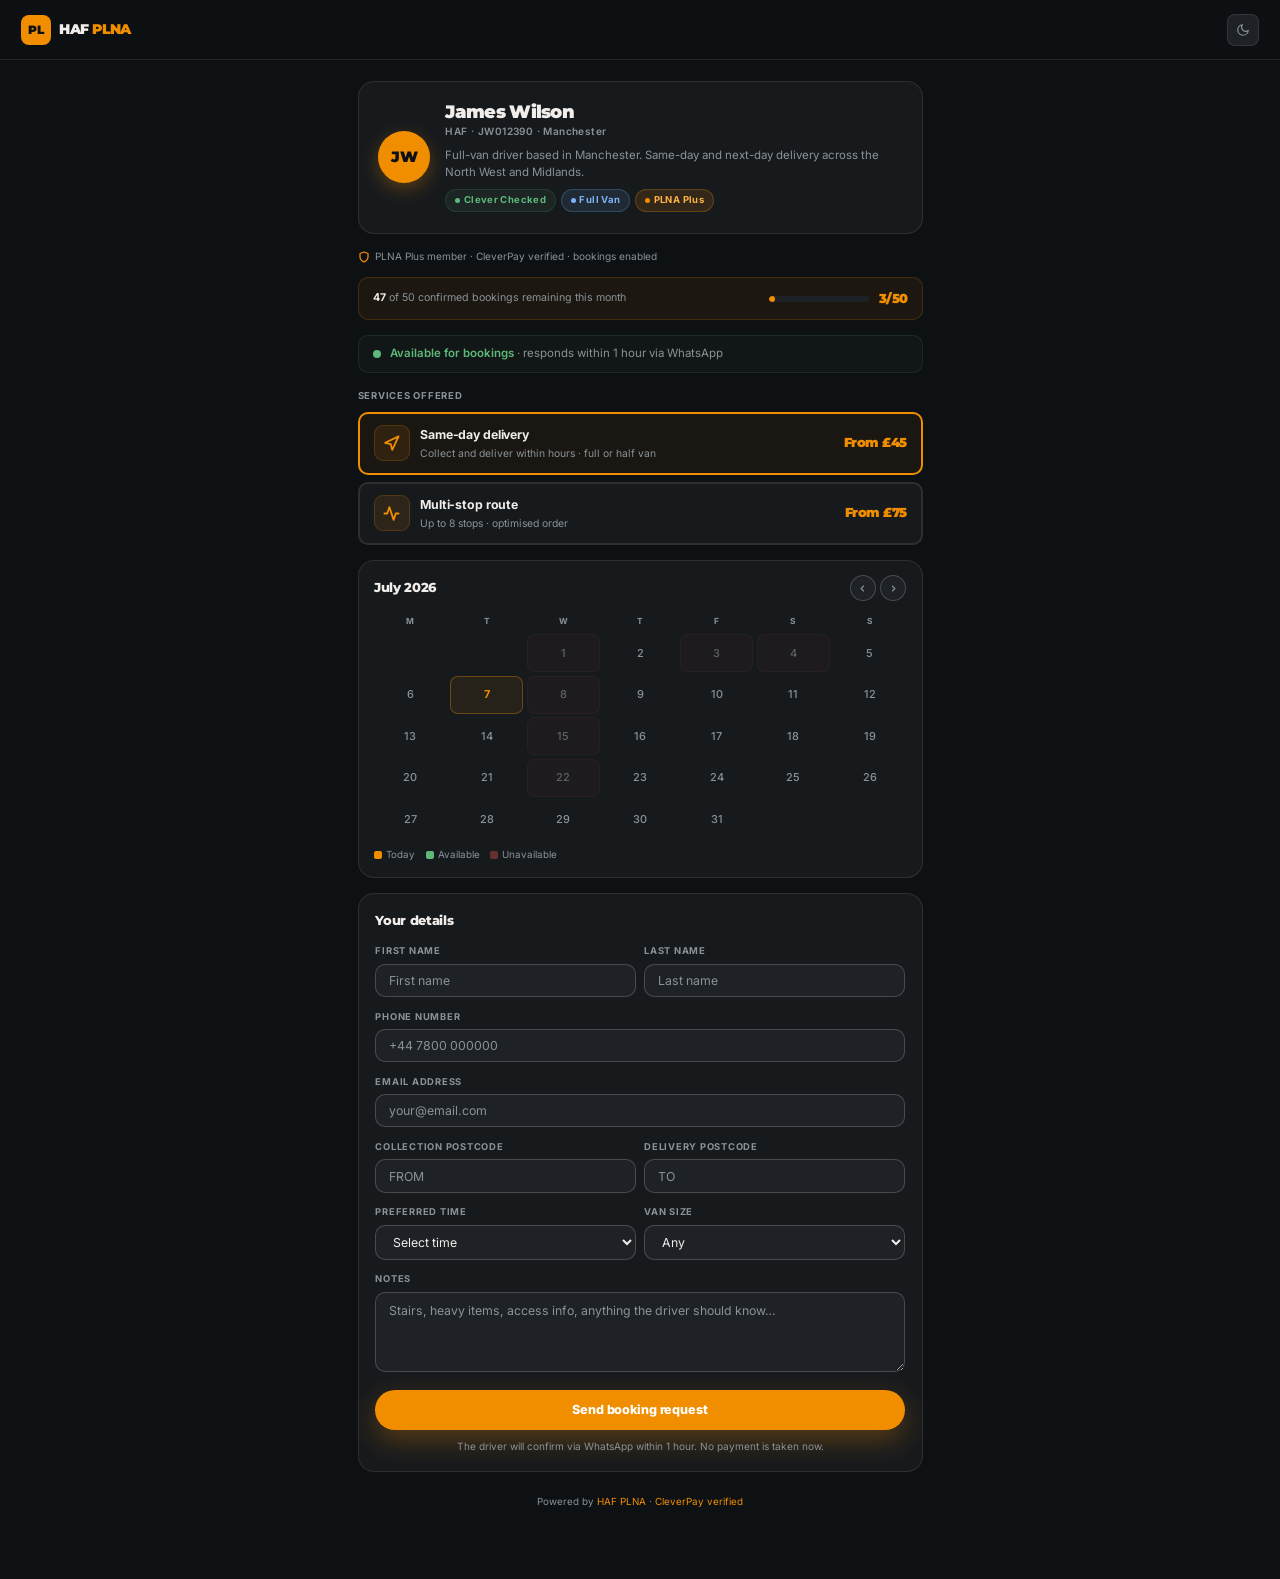
==== book.html @ 0bab11c3 "Deploy PLNA v5 — full dashboard with 4 tabs, tiered booking, services, calendar" ====
<!DOCTYPE html>
<html lang="en" data-theme="dark">
<head>
<meta charset="UTF-8">
<meta name="viewport" content="width=device-width, initial-scale=1.0">
<meta http-equiv="Cache-Control" content="no-cache, no-store, must-revalidate">
<meta http-equiv="Pragma" content="no-cache">
<meta http-equiv="Expires" content="0">
<title>Book a Driver — HAF PLNA</title>
<link rel="preconnect" href="https://fonts.googleapis.com">
<link rel="preconnect" href="https://fonts.gstatic.com" crossorigin>
<link href="https://fonts.googleapis.com/css2?family=Inter:wght@400;500;600;700&family=Montserrat:wght@700;800;900&display=swap" rel="stylesheet">
<style>
:root{--orange:#f18e00;--orange-2:#ffb347;--bg:#0e1113;--panel:#171a1d;--panel-2:#1e2226;--text:#f0edea;--muted:#8a9298;--line:rgba(240,237,234,.10);--line-strong:rgba(240,237,234,.20);--btn-shadow:0 10px 28px rgba(241,142,0,.30);--radius-sm:16px;--radius-xs:10px;--pill:999px;--font:"Inter","Avenir Next",Arial,sans-serif;--display:"Montserrat","Inter",Arial,sans-serif;}
[data-theme="light"]{--bg:#f4f2ef;--panel:#ffffff;--panel-2:#eceae6;--text:#1a1e22;--muted:#6b7580;--line:rgba(26,30,34,.10);--line-strong:rgba(26,30,34,.20);}
*,*::before,*::after{box-sizing:border-box;margin:0;padding:0}
html{font-size:14px;}
body{font-family:var(--font);background:var(--bg);color:var(--text);line-height:1.55;min-height:100vh;-webkit-font-smoothing:antialiased;-moz-osx-font-smoothing:grayscale;text-rendering:optimizeLegibility;font-feature-settings:"kern" 1,"liga" 1;}
a{color:var(--orange);text-decoration:none;}
input,select,textarea,button{font-family:inherit;font-size:inherit;color:inherit;border:none;outline:none;background:none;cursor:pointer;}

/* ── TOPBAR ── */
.topbar{display:flex;align-items:center;justify-content:space-between;padding:0 1.5rem;height:60px;background:rgba(14,17,19,.88);backdrop-filter:blur(16px);border-bottom:1px solid var(--line);position:sticky;top:0;z-index:10;}
[data-theme="light"] .topbar{background:rgba(244,242,239,.90);}
.topbar-logo{display:flex;align-items:center;gap:.6rem;}
.topbar-logo-mark{width:30px;height:30px;background:var(--orange);border-radius:8px;display:flex;align-items:center;justify-content:center;font-family:var(--display);font-weight:900;font-size:.88rem;color:#0e1113;letter-spacing:-.04em;}
.topbar-logo-text{font-family:var(--display);font-weight:900;font-size:1rem;letter-spacing:-.04em;}
.topbar-logo-text span{color:var(--orange);}
.icon-btn{width:32px;height:32px;border-radius:8px;background:var(--panel-2);border:1px solid var(--line);display:flex;align-items:center;justify-content:center;color:var(--muted);transition:color .14s;}
.icon-btn:hover{color:var(--text);}

.page{max-width:600px;margin:0 auto;padding:1.5rem 1.25rem 5rem;}

/* ── DRIVER HERO ── */
.driver-hero{background:var(--panel);border:1px solid var(--line);border-radius:var(--radius-sm);padding:1.5rem 1.4rem;margin-bottom:1.1rem;display:flex;align-items:center;gap:1.1rem;}
.driver-avatar{width:52px;height:52px;border-radius:50%;background:var(--orange);color:#0e1113;font-family:var(--display);font-weight:900;font-size:1.1rem;display:flex;align-items:center;justify-content:center;flex-shrink:0;letter-spacing:-.04em;box-shadow:0 6px 18px rgba(241,142,0,.30);}
.driver-name{font-family:var(--display);font-size:1.25rem;font-weight:900;letter-spacing:-.04em;color:var(--text);line-height:1;}
.driver-username{font-size:.72rem;font-weight:600;color:var(--muted);letter-spacing:.04em;margin-top:.25rem;}
.driver-bio{font-size:.82rem;color:var(--muted);margin-top:.5rem;line-height:1.5;}
.driver-badges{display:flex;gap:.4rem;flex-wrap:wrap;margin-top:.6rem;}
.chip{display:inline-flex;align-items:center;gap:.28rem;padding:.2rem .6rem;border-radius:var(--pill);font-size:.68rem;font-weight:700;letter-spacing:.04em;}
.chip::before{content:'';width:5px;height:5px;border-radius:50%;flex-shrink:0;}
.chip-ok{background:rgba(62,117,80,.13);color:#5db87a;border:1px solid rgba(62,117,80,.28);}
.chip-ok::before{background:#5db87a;}
.chip-info{background:rgba(91,155,213,.13);color:#7db3f5;border:1px solid rgba(91,155,213,.28);}
.chip-info::before{background:#7db3f5;}
.chip-orange{background:rgba(241,142,0,.12);color:var(--orange-2);border:1px solid rgba(241,142,0,.25);}
.chip-orange::before{background:var(--orange);}

/* ── PLAN BADGE ── */
.plan-badge-row{display:flex;align-items:center;gap:.4rem;margin-bottom:.9rem;font-size:.72rem;color:var(--muted);}
.plan-badge-row svg{flex-shrink:0;}

/* ── BOOKING COUNTER (Free only) ── */
.booking-counter{background:rgba(241,142,0,.06);border:1px solid rgba(241,142,0,.18);border-radius:var(--radius-xs);padding:.75rem 1rem;margin-bottom:1.1rem;display:flex;align-items:center;justify-content:space-between;gap:.75rem;flex-wrap:wrap;}
.counter-label{font-size:.76rem;color:var(--muted);}
.counter-label strong{color:var(--text);}
.counter-bar-wrap{display:flex;align-items:center;gap:.65rem;}
.counter-bar{width:100px;height:6px;border-radius:var(--pill);background:var(--panel-2);overflow:hidden;}
.counter-fill{height:100%;border-radius:var(--pill);background:var(--orange);transition:width .3s;}
.counter-num{font-family:var(--display);font-size:.9rem;font-weight:900;color:var(--orange);letter-spacing:-.04em;}

/* ── AVAIL STRIP ── */
.avail-strip{background:rgba(62,117,80,.07);border:1px solid rgba(62,117,80,.22);border-radius:var(--radius-xs);padding:.65rem 1rem;margin-bottom:1.1rem;display:flex;align-items:center;gap:.7rem;}
.avail-dot{width:8px;height:8px;border-radius:50%;background:#5db87a;animation:pulse-dot 1.6s ease infinite;flex-shrink:0;}
@keyframes pulse-dot{0%,100%{opacity:1}50%{opacity:.4}}
.avail-text{font-size:.82rem;font-weight:600;color:#5db87a;}
.avail-text span{color:var(--muted);font-weight:400;}

/* ── ANALYTICS (Pro only) ── */
.analytics-strip{display:grid;grid-template-columns:repeat(3,1fr);gap:.55rem;margin-bottom:1.1rem;}
.analytics-card{background:var(--panel);border:1px solid var(--line);border-radius:var(--radius-xs);padding:.75rem .85rem;text-align:center;}
.analytics-val{font-family:var(--display);font-size:1.25rem;font-weight:900;color:var(--orange);letter-spacing:-.04em;line-height:1;}
.analytics-label{font-size:.62rem;font-weight:700;letter-spacing:.06em;text-transform:uppercase;color:var(--muted);margin-top:.28rem;}

/* ── SERVICES ── */
.section-label{font-size:.68rem;font-weight:700;letter-spacing:.08em;text-transform:uppercase;color:var(--muted);margin-bottom:.6rem;}
.service-cards{display:flex;flex-direction:column;gap:.5rem;margin-bottom:1.1rem;}
.service-card{background:var(--panel);border:2px solid var(--line);border-radius:var(--radius-xs);padding:.82rem 1rem;display:flex;align-items:center;gap:.75rem;cursor:pointer;transition:border-color .14s,background .14s;}
.service-card:hover{background:var(--panel-2);border-color:rgba(241,142,0,.25);}
.service-card.selected{border-color:var(--orange);background:rgba(241,142,0,.05);}
.service-icon{width:36px;height:36px;border-radius:9px;background:rgba(241,142,0,.10);border:1px solid rgba(241,142,0,.20);display:flex;align-items:center;justify-content:center;color:var(--orange);flex-shrink:0;}
.service-name{font-size:.88rem;font-weight:700;color:var(--text);letter-spacing:-.01em;}
.service-desc{font-size:.74rem;color:var(--muted);margin-top:.06rem;}
.service-price{margin-left:auto;font-family:var(--display);font-size:.92rem;font-weight:900;color:var(--orange);letter-spacing:-.04em;flex-shrink:0;}

/* ── CALENDAR (Plus / Pro) ── */
.cal-section{background:var(--panel);border:1px solid var(--line);border-radius:var(--radius-sm);padding:1rem 1.1rem;margin-bottom:1.1rem;}
.cal-head{display:flex;align-items:center;justify-content:space-between;margin-bottom:.8rem;}
.cal-title{font-family:var(--display);font-size:.9rem;font-weight:800;letter-spacing:-.025em;color:var(--text);}
.cal-nav{display:flex;gap:.3rem;}
.cal-nav-btn{width:26px;height:26px;border-radius:50%;background:var(--panel-2);border:1px solid var(--line-strong);display:flex;align-items:center;justify-content:center;color:var(--muted);transition:color .14s;}
.cal-nav-btn:hover{color:var(--text);}
.cal-grid{display:grid;grid-template-columns:repeat(7,1fr);gap:.25rem;}
.cal-dname{text-align:center;font-size:.6rem;font-weight:700;letter-spacing:.05em;text-transform:uppercase;color:var(--muted);padding:.2rem 0;}
.cal-cell{height:38px;display:flex;align-items:center;justify-content:center;border-radius:8px;font-size:.78rem;font-weight:500;color:var(--muted);cursor:pointer;border:1px solid transparent;transition:all .12s;}
.cal-cell:hover{background:var(--panel-2);color:var(--text);}
.cal-cell.today{color:var(--orange);border-color:rgba(241,142,0,.35);background:rgba(241,142,0,.07);font-weight:700;}
.cal-cell.unavail{color:var(--muted);background:rgba(180,72,63,.07);border-color:rgba(180,72,63,.15);cursor:not-allowed;opacity:.6;}
.cal-cell.unavail:hover{background:rgba(180,72,63,.07);color:var(--muted);}
.cal-cell.selected{background:var(--orange);color:#fff !important;border-color:var(--orange);}
.cal-cell.empty{pointer-events:none;}
.cal-key{display:flex;gap:.75rem;margin-top:.65rem;font-size:.7rem;color:var(--muted);}
.cal-key-item{display:flex;align-items:center;gap:.3rem;}
.cal-key-dot{width:8px;height:8px;border-radius:2px;flex-shrink:0;}

/* ── UPGRADE NUDGE ── */
.upgrade-nudge{background:rgba(241,142,0,.06);border:1px solid rgba(241,142,0,.18);border-radius:var(--radius-xs);padding:.8rem 1rem;margin-bottom:1.1rem;display:flex;align-items:center;gap:.75rem;}
.upgrade-nudge-icon{width:32px;height:32px;border-radius:8px;background:rgba(241,142,0,.12);border:1px solid rgba(241,142,0,.22);display:flex;align-items:center;justify-content:center;color:var(--orange);flex-shrink:0;}
.upgrade-nudge-text{flex:1;font-size:.78rem;color:var(--muted);line-height:1.5;}
.upgrade-nudge-text strong{color:var(--text);}
.btn-nudge{display:inline-flex;align-items:center;gap:.35rem;padding:.38rem .85rem;border-radius:var(--pill);font-size:.76rem;font-weight:700;background:var(--orange);color:#fff;box-shadow:var(--btn-shadow);transition:opacity .15s;white-space:nowrap;flex-shrink:0;}
.btn-nudge:hover{opacity:.88;}

/* ── FORM ── */
.booking-form{background:var(--panel);border:1px solid var(--line);border-radius:var(--radius-sm);padding:1.2rem;margin-bottom:1.1rem;}
.booking-form-title{font-family:var(--display);font-size:.9rem;font-weight:800;letter-spacing:-.025em;color:var(--text);margin-bottom:1rem;}
.form-group{margin-bottom:.9rem;}
.form-label{font-size:.67rem;font-weight:700;letter-spacing:.08em;text-transform:uppercase;color:var(--muted);margin-bottom:.35rem;display:block;}
.form-input,.form-select,.form-textarea{width:100%;background:var(--panel-2);border:1px solid var(--line-strong);border-radius:var(--radius-xs);padding:.58rem .9rem;font-size:.88rem;color:var(--text);transition:border-color .15s,box-shadow .15s;}
.form-input::placeholder,.form-textarea::placeholder{color:var(--muted);font-weight:400;}
.form-input:focus,.form-select:focus,.form-textarea:focus{border-color:rgba(241,142,0,.55);box-shadow:0 0 0 3px rgba(241,142,0,.10);outline:none;}
.form-textarea{resize:vertical;min-height:80px;line-height:1.55;}
.form-row{display:grid;grid-template-columns:1fr 1fr;gap:.6rem;}
option{background:var(--panel);}

/* ── SUBMIT ── */
.btn-submit{width:100%;padding:.88rem 1rem;border-radius:var(--pill);font-size:.9rem;font-weight:800;letter-spacing:-.01em;background:var(--orange);color:#fff;box-shadow:var(--btn-shadow);transition:opacity .15s,transform .1s;}
.btn-submit:hover{opacity:.88;}
.btn-submit:active{transform:scale(.97);}
.submit-note{font-size:.72rem;color:var(--muted);text-align:center;margin-top:.65rem;line-height:1.5;}

/* ── SUCCESS ── */
.success-screen{text-align:center;padding:2.5rem 1rem;}
.success-icon{width:60px;height:60px;border-radius:50%;background:rgba(62,117,80,.15);border:2px solid rgba(62,117,80,.35);display:flex;align-items:center;justify-content:center;margin:0 auto 1.2rem;color:#5db87a;}
.success-title{font-family:var(--display);font-size:1.35rem;font-weight:900;letter-spacing:-.04em;color:var(--text);margin-bottom:.45rem;}
.success-sub{font-size:.86rem;color:var(--muted);line-height:1.6;max-width:340px;margin:0 auto 1.25rem;}
.success-ref{display:inline-block;background:var(--panel-2);border:1px solid var(--line-strong);border-radius:var(--radius-xs);padding:.42rem .95rem;font-family:var(--display);font-size:.88rem;font-weight:800;color:var(--orange);letter-spacing:.04em;margin-bottom:1.25rem;}

/* ── BLOCKED (Basic gated) ── */
.blocked-screen{text-align:center;padding:3rem 1rem 5rem;}

/* ── FOOTER ── */
.page-footer{text-align:center;font-size:.7rem;color:var(--muted);padding-top:.5rem;}
.hide-branding .page-footer{display:none;}

@media(max-width:480px){.form-row{grid-template-columns:1fr;}.driver-hero{flex-direction:column;text-align:center;}.driver-badges{justify-content:center;}.analytics-strip{grid-template-columns:1fr 1fr;}}
</style>
</head>
<body>

<header class="topbar">
  <div class="topbar-logo">
    <div class="topbar-logo-mark">PL</div>
    <div class="topbar-logo-text">HAF <span>PLNA</span></div>
  </div>
  <button class="icon-btn" onclick="toggleTheme()">
    <svg id="themeIcon" width="14" height="14" viewBox="0 0 24 24" fill="none" stroke="currentColor" stroke-width="2" stroke-linecap="round" stroke-linejoin="round"><path d="M21 12.79A9 9 0 1 1 11.21 3 7 7 0 0 0 21 12.79z"/></svg>
  </button>
</header>

<div class="page" id="mainPage">
  <!-- Rendered by JS based on plan tier -->
</div>

<div class="page" id="successPage" style="display:none">
  <div class="success-screen">
    <div class="success-icon">
      <svg width="26" height="26" viewBox="0 0 24 24" fill="none" stroke="currentColor" stroke-width="2.5" stroke-linecap="round" stroke-linejoin="round"><polyline points="20 6 9 17 4 12"/></svg>
    </div>
    <div class="success-title">Request sent</div>
    <p class="success-sub">Your booking request has been sent to <strong id="confirmDriverName">James Wilson</strong>. They'll be in touch to confirm and quote.</p>
    <div class="success-ref" id="confirmRef">REF-000000</div>
    <p id="confirmNote" style="font-size:.78rem;color:var(--muted);margin-bottom:1.25rem;line-height:1.5"></p>
    <a href="#" onclick="location.reload()" style="font-size:.84rem;font-weight:600;color:var(--orange)">Make another booking</a>
  </div>
  <div class="page-footer">Powered by <a href="https://usehaf.co.uk" target="_blank">HAF PLNA</a></div>
</div>

<script>
/* ── THEME ── */
const MOON=`<path d="M21 12.79A9 9 0 1 1 11.21 3 7 7 0 0 0 21 12.79z"/>`;
const SUN=`<circle cx="12" cy="12" r="5"/><line x1="12" y1="1" x2="12" y2="3"/><line x1="12" y1="21" x2="12" y2="23"/><line x1="4.22" y1="4.22" x2="5.64" y2="5.64"/><line x1="18.36" y1="18.36" x2="19.78" y2="19.78"/><line x1="1" y1="12" x2="3" y2="12"/><line x1="21" y1="12" x2="23" y2="12"/><line x1="4.22" y1="19.78" x2="5.64" y2="18.36"/><line x1="18.36" y1="5.64" x2="19.78" y2="4.22"/>`;
const saved=localStorage.getItem('plna-theme')||'dark';
document.documentElement.dataset.theme=saved;
document.getElementById('themeIcon').innerHTML=saved==='dark'?MOON:SUN;
function toggleTheme(){const n=document.documentElement.dataset.theme==='dark'?'light':'dark';document.documentElement.dataset.theme=n;localStorage.setItem('plna-theme',n);document.getElementById('themeIcon').innerHTML=n==='dark'?MOON:SUN;}

/* ── DRIVER REGISTRY (seed — production fetches from Supabase) ── */
const DRIVERS={
  'JW012390':{name:'James Wilson',initials:'JW',city:'Manchester',plan:'plus',
    bio:'Full-van driver based in Manchester. Same-day and next-day delivery across the North West and Midlands.',
    confirmedThisMonth:3, cancelledThisMonth:1},
  'BF990112':{name:'Ben Fletcher',initials:'BF',city:'Birmingham',plan:'pro',
    bio:'Pro courier — pallet runs, multi-stop routes, man & van. Available 7 days.',
    confirmedThisMonth:28, cancelledThisMonth:4, pageViews:94, convRate:71},
  'LF010190':{name:'Laura Finch',initials:'LF',city:'Leeds',plan:'basic',
    bio:'',
    confirmedThisMonth:7, cancelledThisMonth:2},
  'DEMO0000':{name:'Demo (Basic)',initials:'DB',city:'London',plan:'basic',
    bio:'', confirmedThisMonth:10, cancelledThisMonth:0},
};

const params=new URLSearchParams(location.search);
const driverKey=params.get('driver')||'JW012390';
const D=DRIVERS[driverKey]||{name:driverKey,initials:driverKey.slice(0,2),city:'',plan:'plus',confirmedThisMonth:0,cancelledThisMonth:0};

document.getElementById('confirmDriverName').textContent=D.name;
document.title='Book '+D.name+' — HAF PLNA';

/* ── PLAN CONFIG ── */
const PLANS={
  basic:{label:'PLNA Lite',chipCls:'chip-info',cap:10,services:1,calendar:false,bio:false,analytics:false,whatsapp:false,brandable:false},
  plus: {label:'PLNA Plus',chipCls:'chip-orange',cap:50,services:4,calendar:true,bio:true,analytics:false,whatsapp:true,brandable:false},
  pro:  {label:'PLNA Pro', chipCls:'chip-ok',  cap:null,services:4,calendar:true,bio:true,analytics:true,whatsapp:true,brandable:true},
};
const P=PLANS[D.plan]||PLANS.basic;

/* ── CAP CHECK ── */
// Cancelled bookings don't count — only confirmed against the cap
const confirmedUsed=D.confirmedThisMonth||0;
const capHit=P.cap!==null&&confirmedUsed>=P.cap;

/* ── SERVICE ICONS (keyed by id) ── */
const SVC_ICONS={
  'same-day':`<polygon points="3 11 22 2 13 21 11 13 3 11"/>`,
  'multi':   `<polyline points="22 12 18 12 15 21 9 3 6 12 2 12"/>`,
  'man-van': `<rect x="1" y="3" width="15" height="13"/><polygon points="16 8 20 8 23 11 23 16 16 16 16 8"/><circle cx="5.5" cy="18.5" r="2.5"/><circle cx="18.5" cy="18.5" r="2.5"/>`,
  'pallet':  `<path d="M21 16V8a2 2 0 0 0-1-1.73l-7-4a2 2 0 0 0-2 0l-7 4A2 2 0 0 0 3 8v8a2 2 0 0 0 1 1.73l7 4a2 2 0 0 0 2 0l7-4A2 2 0 0 0 21 16z"/>`,
};
const SVC_SEED=[
  {id:'same-day',name:'Same-day delivery',desc:'Collect and deliver within hours · full or half van',price:'From £45',enabled:true},
  {id:'multi',   name:'Multi-stop route', desc:'Up to 8 stops · optimised order',                 price:'From £75', enabled:true},
  {id:'man-van', name:'Man & van',        desc:'House moves · furniture · heavy items',           price:'From £90', enabled:false},
  {id:'pallet',  name:'Pallet / luton',   desc:'Tail lift available · pallet network',            price:'From £110',enabled:false},
];
// Read driver's saved services from localStorage (written by their dashboard Settings tab)
// In production: fetched from HAF Supabase plna_driver_services table
function getDriverServices(){
  try{
    const raw=localStorage.getItem('plna-services-'+driverKey);
    if(raw){
      const saved=JSON.parse(raw);
      // Merge with seed icons (icons are UI-only, not stored in DB)
      return saved.map(s=>({...s,icon:SVC_ICONS[s.id]||''}));
    }
  }catch(e){}
  return SVC_SEED.map(s=>({...s,icon:SVC_ICONS[s.id]||''}));
}
// Get full list (for icon lookup) and enabled subset
const ALL_SERVICES_FULL=getDriverServices();
// Respect plan cap on number of visible services AND driver's own enabled toggle
const ALL_SERVICES=ALL_SERVICES_FULL.filter(s=>s.enabled).slice(0,P.services);

/* ── BUILD PAGE ── */
function buildPage(){
  const mp=document.getElementById('mainPage');

  // Cap completely hit → show blocked state for basic
  if(capHit&&D.plan==='basic'){
    mp.innerHTML=`
      <div class="blocked-screen">
        <div style="width:52px;height:52px;border-radius:50%;background:rgba(241,142,0,.12);border:2px solid rgba(241,142,0,.22);display:flex;align-items:center;justify-content:center;margin:0 auto 1.1rem;color:var(--orange);">
          <svg width="22" height="22" viewBox="0 0 24 24" fill="none" stroke="currentColor" stroke-width="2.5" stroke-linecap="round" stroke-linejoin="round"><rect x="3" y="11" width="18" height="11" rx="2" ry="2"/><path d="M7 11V7a5 5 0 0 1 10 0v4"/></svg>
        </div>
        <div style="font-family:var(--display);font-size:1.2rem;font-weight:900;letter-spacing:-.04em;color:var(--text);margin-bottom:.5rem">${D.name}</div>
        <p style="font-size:.86rem;color:var(--muted);line-height:1.6;max-width:300px;margin:0 auto 1.25rem">
          This driver has reached their 10 confirmed bookings for this month on the free plan. Try again next month or contact them directly.
        </p>
        <a href="https://usehaf.co.uk" style="font-size:.82rem;font-weight:600;color:var(--orange)">Find another PLNA driver →</a>
      </div>`;
    return;
  }

  let html='';

  // ── Driver hero
  html+=`<div class="driver-hero">
    <div class="driver-avatar">${D.initials}</div>
    <div>
      <div class="driver-name">${D.name}</div>
      <div class="driver-username">HAF · ${driverKey}${D.city?' · '+D.city:''}</div>
      ${P.bio&&D.bio?`<div class="driver-bio">${D.bio}</div>`:''}
      <div class="driver-badges">
        <span class="chip chip-ok">Clever Checked</span>
        <span class="chip chip-info">Full Van</span>
        <span class="chip ${P.chipCls}">${P.label}</span>
      </div>
    </div>
  </div>`;

  // ── Plan verification badge
  html+=`<div class="plan-badge-row">
    <svg width="12" height="12" viewBox="0 0 24 24" fill="none" stroke="currentColor" stroke-width="2.5" stroke-linecap="round" stroke-linejoin="round" style="color:var(--orange)"><path d="M12 22s8-4 8-10V5l-8-3-8 3v7c0 6 8 10 8 10z"/></svg>
    <span>${P.label} member · CleverPay verified · bookings enabled</span>
  </div>`;

  // ── Analytics strip (Pro only)
  if(P.analytics){
    html+=`<div class="analytics-strip">
      <div class="analytics-card"><div class="analytics-val">${D.pageViews||0}</div><div class="analytics-label">Page views</div></div>
      <div class="analytics-card"><div class="analytics-val">${D.convRate||0}%</div><div class="analytics-label">Conversion</div></div>
      <div class="analytics-card"><div class="analytics-val">∞</div><div class="analytics-label">Bookings / mo</div></div>
    </div>`;
  }

  // ── Confirmed booking counter (Basic / Plus)
  if(P.cap!==null){
    const pct=Math.min(confirmedUsed/P.cap*100,100);
    const remaining=P.cap-confirmedUsed;
    html+=`<div class="booking-counter">
      <div class="counter-label"><strong>${remaining}</strong> of ${P.cap} confirmed bookings remaining this month</div>
      <div class="counter-bar-wrap">
        <div class="counter-bar"><div class="counter-fill" style="width:${pct}%"></div></div>
        <div class="counter-num">${confirmedUsed}/${P.cap}</div>
      </div>
    </div>`;
  }

  // ── Availability
  html+=`<div class="avail-strip">
    <div class="avail-dot"></div>
    <div class="avail-text">Available for bookings <span>· ${P.whatsapp?'responds within 1 hour via WhatsApp':'responds within 24 hours'}</span></div>
  </div>`;

  // ── Services (ALL_SERVICES is already filtered by driver toggle + plan cap)
  const noServices=ALL_SERVICES.length===0;
  html+=`<div class="section-label">Services offered</div>
  <div class="service-cards" id="serviceCards">
    ${noServices
      ? `<div style="padding:.9rem 1rem;font-size:.82rem;color:var(--muted)">This driver hasn't listed any services yet.</div>`
      : ALL_SERVICES.map((s,i)=>`
        <div class="service-card${i===0?' selected':''}" onclick="selectService(this,'${s.id}')">
          <div class="service-icon"><svg width="17" height="17" viewBox="0 0 24 24" fill="none" stroke="currentColor" stroke-width="2.5" stroke-linecap="round" stroke-linejoin="round">${s.icon}</svg></div>
          <div><div class="service-name">${s.name}</div><div class="service-desc">${s.desc}</div></div>
          <div class="service-price">${s.price}</div>
        </div>`).join('')}
  </div>`;

  // ── Upgrade nudge for Basic (show locked services teaser)
  if(D.plan==='basic'){
    html+=`<div class="upgrade-nudge">
      <div class="upgrade-nudge-icon"><svg width="15" height="15" viewBox="0 0 24 24" fill="none" stroke="currentColor" stroke-width="2.5" stroke-linecap="round" stroke-linejoin="round"><path d="M12 22s8-4 8-10V5l-8-3-8 3v7c0 6 8 10 8 10z"/></svg></div>
      <div class="upgrade-nudge-text"><strong>More services available on PLNA Plus.</strong> Multi-stop, man & van, and pallet runs unlock at £10/mo — plus a live availability calendar for your customers.</div>
      <a href="https://clever.usehaf.co.uk" class="btn-nudge">Upgrade</a>
    </div>`;
  }

  // ── Availability calendar (Plus / Pro only)
  if(P.calendar){
    html+=`<div class="cal-section">
      <div class="cal-head">
        <div class="cal-title" id="calTitle">July 2026</div>
        <div class="cal-nav">
          <button class="cal-nav-btn" onclick="calShift(-1)"><svg width="11" height="11" viewBox="0 0 24 24" fill="none" stroke="currentColor" stroke-width="2.5"><path d="m15 18-6-6 6-6"/></svg></button>
          <button class="cal-nav-btn" onclick="calShift(1)"><svg width="11" height="11" viewBox="0 0 24 24" fill="none" stroke="currentColor" stroke-width="2.5"><path d="m9 18 6-6-6-6"/></svg></button>
        </div>
      </div>
      <div class="cal-grid" id="calGrid"></div>
      <div class="cal-key">
        <div class="cal-key-item"><div class="cal-key-dot" style="background:var(--orange)"></div>Today</div>
        <div class="cal-key-item"><div class="cal-key-dot" style="background:#5db87a"></div>Available</div>
        <div class="cal-key-item"><div class="cal-key-dot" style="background:rgba(180,72,63,.5)"></div>Unavailable</div>
      </div>
    </div>`;
  } else {
    // Basic: show a simple date preference field
    html+=`<div class="booking-form" style="padding:1rem 1.1rem;margin-bottom:1.1rem;">
      <div class="section-label" style="margin-bottom:.5rem">Preferred date</div>
      <input class="form-input" type="date" id="basicDate" min="${new Date().toISOString().split('T')[0]}">
      <div style="font-size:.72rem;color:var(--muted);margin-top:.45rem">The driver will confirm availability when they respond.</div>
    </div>`;
  }

  // ── Booking form
  html+=`<div class="booking-form">
    <div class="booking-form-title">Your details</div>
    <div class="form-row">
      <div class="form-group"><label class="form-label">First name</label><input class="form-input" type="text" id="bkFirst" placeholder="First name"></div>
      <div class="form-group"><label class="form-label">Last name</label><input class="form-input" type="text" id="bkLast" placeholder="Last name"></div>
    </div>
    <div class="form-group"><label class="form-label">Phone number</label><input class="form-input" type="tel" id="bkPhone" placeholder="+44 7800 000000"></div>
    <div class="form-group"><label class="form-label">Email address</label><input class="form-input" type="email" id="bkEmail" placeholder="your@email.com"></div>
    <div class="form-row">
      <div class="form-group"><label class="form-label">Collection postcode</label><input class="form-input" type="text" id="bkFrom" placeholder="From" style="text-transform:uppercase" oninput="this.value=this.value.toUpperCase()"></div>
      <div class="form-group"><label class="form-label">Delivery postcode</label><input class="form-input" type="text" id="bkTo" placeholder="To" style="text-transform:uppercase" oninput="this.value=this.value.toUpperCase()"></div>
    </div>
    ${P.calendar?`
    <div class="form-row">
      <div class="form-group"><label class="form-label">Preferred time</label>
        <select class="form-select" id="bkTime">
          <option value="">Select time</option>
          <option>08:00 – 10:00</option><option>10:00 – 12:00</option>
          <option>12:00 – 14:00</option><option>14:00 – 16:00</option>
          <option>16:00 – 18:00</option><option>Flexible</option>
        </select>
      </div>
      <div class="form-group"><label class="form-label">Van size</label>
        <select class="form-select" id="bkVan">
          <option value="">Any</option><option>Small box van</option>
          <option>Half van</option><option>Full van</option><option>Luton / pallet</option>
        </select>
      </div>
    </div>`:''}
    <div class="form-group"><label class="form-label">Notes</label><textarea class="form-textarea" id="bkNotes" placeholder="Stairs, heavy items, access info, anything the driver should know…"></textarea></div>
    <button class="btn-submit" onclick="submitBooking()">Send booking request</button>
    <p class="submit-note">${P.whatsapp
      ?'The driver will confirm via WhatsApp within 1 hour. No payment is taken now.'
      :'The driver will review your request and respond within 24 hours. No payment is taken now.'}</p>
  </div>`;

  // ── Footer
  html+=`<div class="page-footer${P.brandable&&D.hideBranding?' hide-branding':''}">Powered by <a href="https://usehaf.co.uk" target="_blank">HAF PLNA</a> · <a href="https://clever.usehaf.co.uk" target="_blank">CleverPay verified</a></div>`;

  mp.innerHTML=html;

  if(P.calendar) initCal();
}

/* ── SERVICES ── */
function selectService(el,id){document.querySelectorAll('.service-card').forEach(c=>c.classList.remove('selected'));el.classList.add('selected');}

/* ── CALENDAR ── */
const MN=['January','February','March','April','May','June','July','August','September','October','November','December'];
let bY=2026,bM=6,bSel=null;
const UNAVAIL=[1,3,4,8,15,22];
function initCal(){renderCal();}
function renderCal(){
  const title=document.getElementById('calTitle');
  const grid=document.getElementById('calGrid');
  if(!title||!grid) return;
  title.textContent=MN[bM]+' '+bY;
  const first=new Date(bY,bM,1).getDay(),blanks=first===0?6:first-1,days=new Date(bY,bM+1,0).getDate();
  let html=['Mon','Tue','Wed','Thu','Fri','Sat','Sun'].map(d=>`<div class="cal-dname">${d[0]}</div>`).join('');
  for(let i=0;i<blanks;i++) html+=`<div class="cal-cell empty"></div>`;
  for(let d=1;d<=days;d++){
    const isTod=d===7&&bM===6&&bY===2026,isUn=UNAVAIL.includes(d),isSel=d===bSel;
    let cls='cal-cell';
    if(isUn) cls+=' unavail';
    else if(isSel) cls+=' selected';
    else if(isTod) cls+=' today';
    html+=`<div class="${cls}"${isUn?'':` onclick="pickDay(${d})"`}>${d}</div>`;
  }
  grid.innerHTML=html;
}
function calShift(d){bM+=d;if(bM>11){bM=0;bY++;}if(bM<0){bM=11;bY--;}bSel=null;renderCal();}
function pickDay(d){bSel=d;renderCal();}

/* ── SUBMIT ── */
function submitBooking(){
  const first=document.getElementById('bkFirst')?.value.trim();
  const last=document.getElementById('bkLast')?.value.trim();
  const phone=document.getElementById('bkPhone')?.value.trim();
  const from=document.getElementById('bkFrom')?.value.trim();
  const to=document.getElementById('bkTo')?.value.trim();
  if(!first||!last||!phone||!from||!to){alert('Please fill in your name, phone number, and both postcodes.');return;}
  if(P.calendar&&!bSel){alert('Please select a date from the calendar.');return;}
  const ref='REF-'+Math.floor(100000+Math.random()*900000);
  document.getElementById('confirmRef').textContent=ref;
  document.getElementById('confirmNote').textContent=P.whatsapp
    ?'Check your WhatsApp — the driver will confirm within 1 hour.'
    :'The driver will review and respond within 24 hours.';
  document.getElementById('mainPage').style.display='none';
  document.getElementById('successPage').style.display='block';
  window.scrollTo(0,0);
}

buildPage();
</script>
</body>
</html>
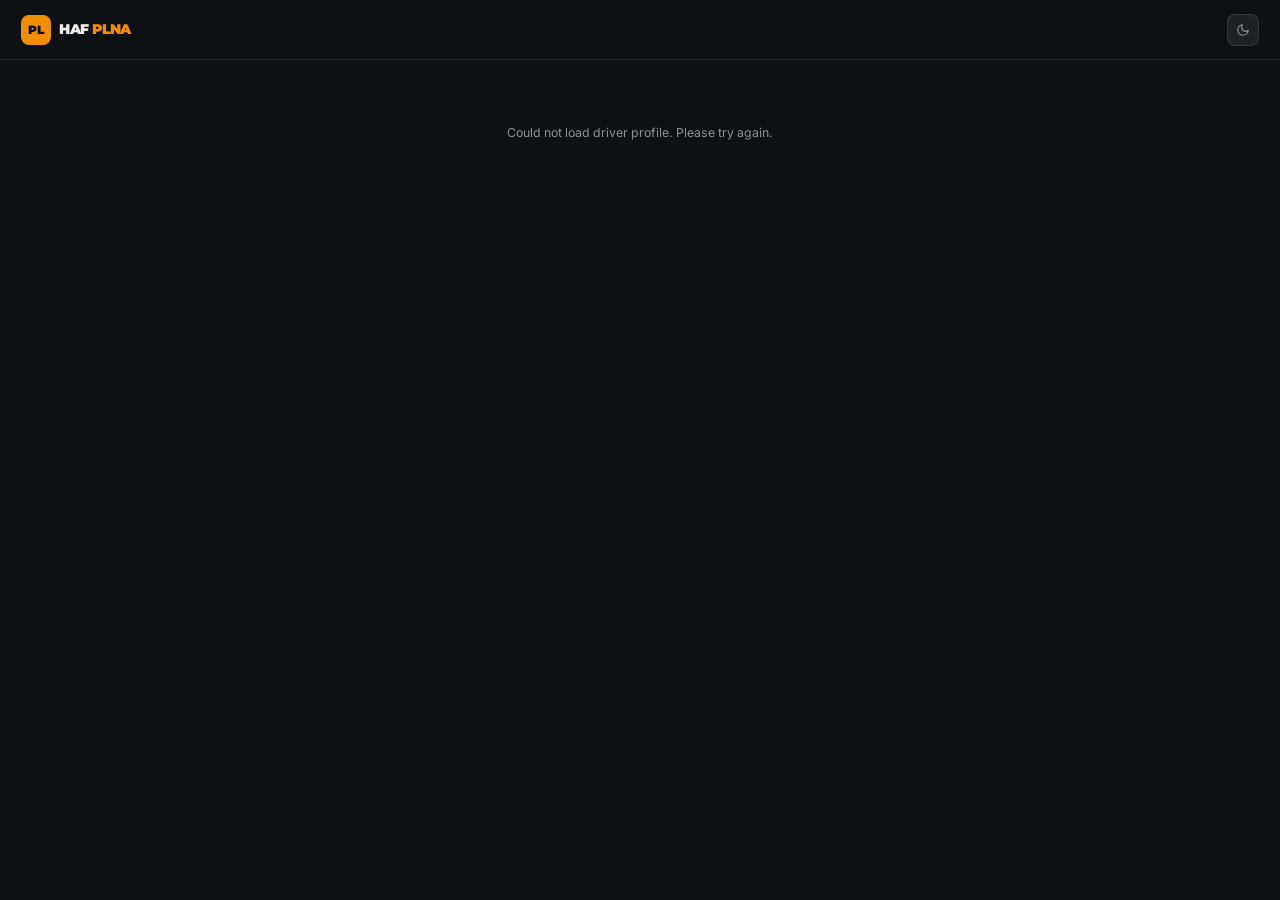
==== commit 2ecbc9d8: "Wire booking integration — real Supabase auth on login, live driver data on booking page" ====
--- a/book.html
+++ b/book.html
@@ -186,27 +186,9 @@
 document.getElementById('themeIcon').innerHTML=saved==='dark'?MOON:SUN;
 function toggleTheme(){const n=document.documentElement.dataset.theme==='dark'?'light':'dark';document.documentElement.dataset.theme=n;localStorage.setItem('plna-theme',n);document.getElementById('themeIcon').innerHTML=n==='dark'?MOON:SUN;}
 
-/* ── DRIVER REGISTRY (seed — production fetches from Supabase) ── */
-const DRIVERS={
-  'JW012390':{name:'James Wilson',initials:'JW',city:'Manchester',plan:'plus',
-    bio:'Full-van driver based in Manchester. Same-day and next-day delivery across the North West and Midlands.',
-    confirmedThisMonth:3, cancelledThisMonth:1},
-  'BF990112':{name:'Ben Fletcher',initials:'BF',city:'Birmingham',plan:'pro',
-    bio:'Pro courier — pallet runs, multi-stop routes, man & van. Available 7 days.',
-    confirmedThisMonth:28, cancelledThisMonth:4, pageViews:94, convRate:71},
-  'LF010190':{name:'Laura Finch',initials:'LF',city:'Leeds',plan:'basic',
-    bio:'',
-    confirmedThisMonth:7, cancelledThisMonth:2},
-  'DEMO0000':{name:'Demo (Basic)',initials:'DB',city:'London',plan:'basic',
-    bio:'', confirmedThisMonth:10, cancelledThisMonth:0},
-};
-
-const params=new URLSearchParams(location.search);
-const driverKey=params.get('driver')||'JW012390';
-const D=DRIVERS[driverKey]||{name:driverKey,initials:driverKey.slice(0,2),city:'',plan:'plus',confirmedThisMonth:0,cancelledThisMonth:0};
-
-document.getElementById('confirmDriverName').textContent=D.name;
-document.title='Book '+D.name+' — HAF PLNA';
+/* ── SUPABASE ── */
+const SUPA_URL='https://ggkpqqrtxtlafdkxcaqg.supabase.co';
+const SUPA_KEY='eyJhbGciOiJIUzI1NiIsInR5cCI6IkpXVCJ9.eyJpc3MiOiJzdXBhYmFzZSIsInJlZiI6Imdna3BxcXJ0eHRsYWZka3hjYXFnIiwicm9sZSI6ImFub24iLCJpYXQiOjE3ODIxOTM2NjAsImV4cCI6MjA5Nzc2OTY2MH0.hB70KOYZu4dshwhsrxF_dFyBn0n72gStWTwxYGsLdgY';
 
 /* ── PLAN CONFIG ── */
 const PLANS={
@@ -214,7 +196,30 @@
   plus: {label:'PLNA Plus',chipCls:'chip-orange',cap:50,services:4,calendar:true,bio:true,analytics:false,whatsapp:true,brandable:false},
   pro:  {label:'PLNA Pro', chipCls:'chip-ok',  cap:null,services:4,calendar:true,bio:true,analytics:true,whatsapp:true,brandable:true},
 };
-const P=PLANS[D.plan]||PLANS.basic;
+
+const params=new URLSearchParams(location.search);
+const driverKey=(params.get('driver')||'JW012390').toUpperCase();
+
+/* ── LOAD DRIVER FROM SUPABASE, THEN BUILD PAGE ── */
+let D,P;
+document.getElementById('mainPage').innerHTML='<div style="padding:3rem 1rem;text-align:center;color:var(--muted);font-size:.88rem">Loading driver profile…</div>';
+fetch(`${SUPA_URL}/rest/v1/plna_drivers?haf_username=eq.${encodeURIComponent(driverKey)}&select=*`,{headers:{'apikey':SUPA_KEY,'Authorization':'Bearer '+SUPA_KEY}})
+  .then(r=>r.json())
+  .then(data=>{
+    if(!Array.isArray(data)||!data.length){
+      document.getElementById('mainPage').innerHTML='<div style="padding:3rem 1rem;text-align:center"><div style="font-size:1.1rem;font-weight:700;color:var(--text);margin-bottom:.5rem">Driver not found</div><p style="font-size:.84rem;color:var(--muted)">This booking link may be incorrect or the driver is not yet active.</p><a href="https://usehaf.co.uk" style="display:inline-block;margin-top:1.25rem;font-size:.82rem;font-weight:600;color:var(--orange)">Find a HAF driver →</a></div>';
+      return;
+    }
+    const row=data[0];
+    D={name:row.full_name,initials:row.initials,city:row.city,plan:row.plan,bio:row.bio,whatsapp:row.has_whatsapp,confirmedThisMonth:row.confirmed_this_month,cancelledThisMonth:row.cancelled_this_month,pageViews:row.page_views,convRate:row.conv_rate};
+    P=PLANS[D.plan]||PLANS.basic;
+    document.getElementById('confirmDriverName').textContent=D.name;
+    document.title='Book '+D.name+' — HAF PLNA';
+    buildPage();
+  })
+  .catch(()=>{
+    document.getElementById('mainPage').innerHTML='<div style="padding:3rem 1rem;text-align:center;color:var(--muted);font-size:.88rem">Could not load driver profile. Please try again.</div>';
+  });
 
 /* ── CAP CHECK ── */
 // Cancelled bookings don't count — only confirmed against the cap
@@ -465,7 +470,6 @@
   window.scrollTo(0,0);
 }
 
-buildPage();
 </script>
 </body>
 </html>
